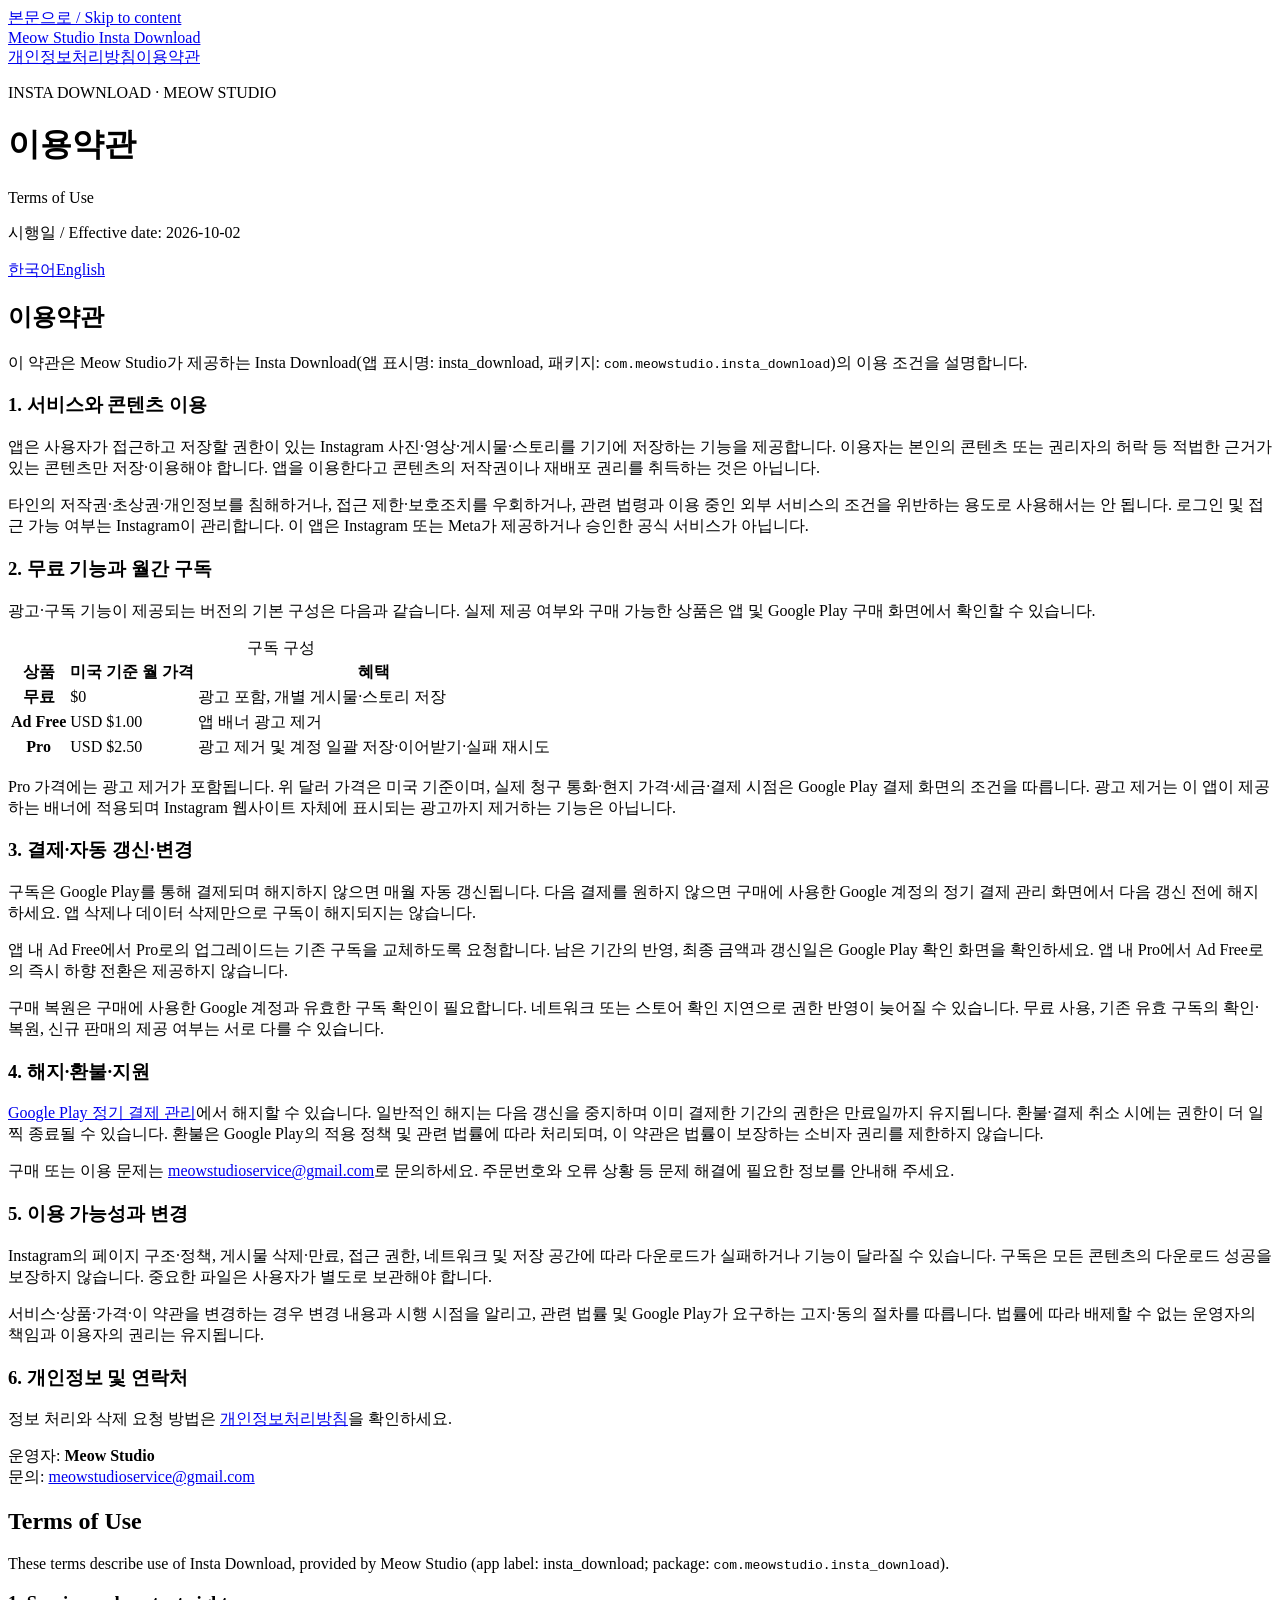
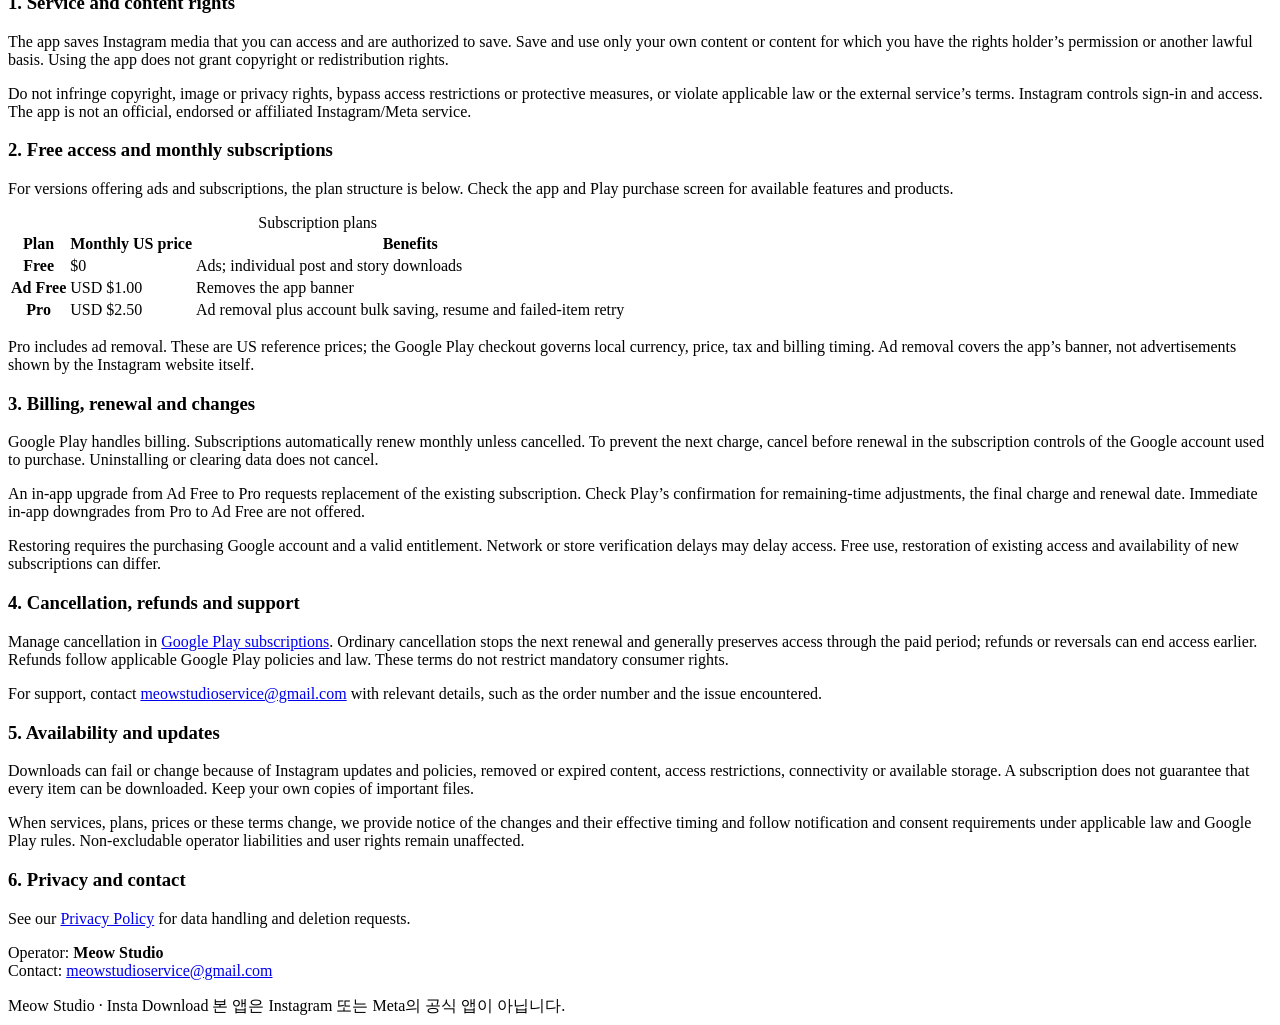
==== terms.html @ 76b9bd10 "Publish terms.html for Insta Download" ====
<!doctype html>
<html lang="ko">
<head>
<meta charset="utf-8">
<meta name="viewport" content="width=device-width, initial-scale=1">
<title>이용약관 · Insta Download</title>
<link rel="stylesheet" href="styles.css">
</head>
<body>
<a class="skip" href="#main">본문으로 / Skip to content</a>
<header><a class="brand" href="index.html">Meow Studio <span>Insta Download</span></a>
<nav aria-label="문서 / Documents"><a href="privacy.html">개인정보처리방침</a><a href="terms.html">이용약관</a></nav></header>
<main id="main">
<p class="eyebrow">INSTA DOWNLOAD · MEOW STUDIO</p>
<h1>이용약관</h1>
<p class="subtitle">Terms of Use</p>
<p class="meta">시행일 / Effective date: 2026-10-02</p>

<nav class="language" aria-label="언어 / Language"><a href="#ko">한국어</a><a href="#en">English</a></nav>
<section id="ko" lang="ko">
<h2>이용약관</h2>
<p>이 약관은 Meow Studio가 제공하는 Insta Download(앱 표시명: insta_download, 패키지: <code>com.meowstudio.insta_download</code>)의 이용 조건을 설명합니다.</p>
<h3>1. 서비스와 콘텐츠 이용</h3>
<p>앱은 사용자가 접근하고 저장할 권한이 있는 Instagram 사진·영상·게시물·스토리를 기기에 저장하는 기능을 제공합니다. 이용자는 본인의 콘텐츠 또는 권리자의 허락 등 적법한 근거가 있는 콘텐츠만 저장·이용해야 합니다. 앱을 이용한다고 콘텐츠의 저작권이나 재배포 권리를 취득하는 것은 아닙니다.</p>
<p>타인의 저작권·초상권·개인정보를 침해하거나, 접근 제한·보호조치를 우회하거나, 관련 법령과 이용 중인 외부 서비스의 조건을 위반하는 용도로 사용해서는 안 됩니다. 로그인 및 접근 가능 여부는 Instagram이 관리합니다. 이 앱은 Instagram 또는 Meta가 제공하거나 승인한 공식 서비스가 아닙니다.</p>
<h3>2. 무료 기능과 월간 구독</h3>
<p>광고·구독 기능이 제공되는 버전의 기본 구성은 다음과 같습니다. 실제 제공 여부와 구매 가능한 상품은 앱 및 Google Play 구매 화면에서 확인할 수 있습니다.</p>
<div class="table-wrap"><table><caption>구독 구성</caption><thead><tr><th scope="col">상품</th><th scope="col">미국 기준 월 가격</th><th scope="col">혜택</th></tr></thead><tbody>
<tr><th scope="row">무료</th><td>$0</td><td>광고 포함, 개별 게시물·스토리 저장</td></tr>
<tr><th scope="row">Ad Free</th><td>USD $1.00</td><td>앱 배너 광고 제거</td></tr>
<tr><th scope="row">Pro</th><td>USD $2.50</td><td>광고 제거 및 계정 일괄 저장·이어받기·실패 재시도</td></tr>
</tbody></table></div>
<p>Pro 가격에는 광고 제거가 포함됩니다. 위 달러 가격은 미국 기준이며, 실제 청구 통화·현지 가격·세금·결제 시점은 Google Play 결제 화면의 조건을 따릅니다. 광고 제거는 이 앱이 제공하는 배너에 적용되며 Instagram 웹사이트 자체에 표시되는 광고까지 제거하는 기능은 아닙니다.</p>
<h3>3. 결제·자동 갱신·변경</h3>
<p>구독은 Google Play를 통해 결제되며 해지하지 않으면 매월 자동 갱신됩니다. 다음 결제를 원하지 않으면 구매에 사용한 Google 계정의 정기 결제 관리 화면에서 다음 갱신 전에 해지하세요. 앱 삭제나 데이터 삭제만으로 구독이 해지되지는 않습니다.</p>
<p>앱 내 Ad Free에서 Pro로의 업그레이드는 기존 구독을 교체하도록 요청합니다. 남은 기간의 반영, 최종 금액과 갱신일은 Google Play 확인 화면을 확인하세요. 앱 내 Pro에서 Ad Free로의 즉시 하향 전환은 제공하지 않습니다.</p>
<p>구매 복원은 구매에 사용한 Google 계정과 유효한 구독 확인이 필요합니다. 네트워크 또는 스토어 확인 지연으로 권한 반영이 늦어질 수 있습니다. 무료 사용, 기존 유효 구독의 확인·복원, 신규 판매의 제공 여부는 서로 다를 수 있습니다.</p>
<h3>4. 해지·환불·지원</h3>
<p><a href="https://play.google.com/store/account/subscriptions">Google Play 정기 결제 관리</a>에서 해지할 수 있습니다. 일반적인 해지는 다음 갱신을 중지하며 이미 결제한 기간의 권한은 만료일까지 유지됩니다. 환불·결제 취소 시에는 권한이 더 일찍 종료될 수 있습니다. 환불은 Google Play의 적용 정책 및 관련 법률에 따라 처리되며, 이 약관은 법률이 보장하는 소비자 권리를 제한하지 않습니다.</p>
<p>구매 또는 이용 문제는 <a href="mailto:meowstudioservice@gmail.com">meowstudioservice@gmail.com</a>로 문의하세요. 주문번호와 오류 상황 등 문제 해결에 필요한 정보를 안내해 주세요.</p>
<h3>5. 이용 가능성과 변경</h3>
<p>Instagram의 페이지 구조·정책, 게시물 삭제·만료, 접근 권한, 네트워크 및 저장 공간에 따라 다운로드가 실패하거나 기능이 달라질 수 있습니다. 구독은 모든 콘텐츠의 다운로드 성공을 보장하지 않습니다. 중요한 파일은 사용자가 별도로 보관해야 합니다.</p>
<p>서비스·상품·가격·이 약관을 변경하는 경우 변경 내용과 시행 시점을 알리고, 관련 법률 및 Google Play가 요구하는 고지·동의 절차를 따릅니다. 법률에 따라 배제할 수 없는 운영자의 책임과 이용자의 권리는 유지됩니다.</p>
<h3>6. 개인정보 및 연락처</h3>
<p>정보 처리와 삭제 요청 방법은 <a href="privacy.html#ko">개인정보처리방침</a>을 확인하세요.</p>
<p>운영자: <strong>Meow Studio</strong><br>문의: <a href="mailto:meowstudioservice@gmail.com">meowstudioservice@gmail.com</a></p>
</section>
<section id="en" lang="en">
<h2>Terms of Use</h2>
<p>These terms describe use of Insta Download, provided by Meow Studio (app label: insta_download; package: <code>com.meowstudio.insta_download</code>).</p>
<h3>1. Service and content rights</h3>
<p>The app saves Instagram media that you can access and are authorized to save. Save and use only your own content or content for which you have the rights holder’s permission or another lawful basis. Using the app does not grant copyright or redistribution rights.</p>
<p>Do not infringe copyright, image or privacy rights, bypass access restrictions or protective measures, or violate applicable law or the external service’s terms. Instagram controls sign-in and access. The app is not an official, endorsed or affiliated Instagram/Meta service.</p>
<h3>2. Free access and monthly subscriptions</h3>
<p>For versions offering ads and subscriptions, the plan structure is below. Check the app and Play purchase screen for available features and products.</p>
<div class="table-wrap"><table><caption>Subscription plans</caption><thead><tr><th scope="col">Plan</th><th scope="col">Monthly US price</th><th scope="col">Benefits</th></tr></thead><tbody>
<tr><th scope="row">Free</th><td>$0</td><td>Ads; individual post and story downloads</td></tr>
<tr><th scope="row">Ad Free</th><td>USD $1.00</td><td>Removes the app banner</td></tr>
<tr><th scope="row">Pro</th><td>USD $2.50</td><td>Ad removal plus account bulk saving, resume and failed-item retry</td></tr>
</tbody></table></div>
<p>Pro includes ad removal. These are US reference prices; the Google Play checkout governs local currency, price, tax and billing timing. Ad removal covers the app’s banner, not advertisements shown by the Instagram website itself.</p>
<h3>3. Billing, renewal and changes</h3>
<p>Google Play handles billing. Subscriptions automatically renew monthly unless cancelled. To prevent the next charge, cancel before renewal in the subscription controls of the Google account used to purchase. Uninstalling or clearing data does not cancel.</p>
<p>An in-app upgrade from Ad Free to Pro requests replacement of the existing subscription. Check Play’s confirmation for remaining-time adjustments, the final charge and renewal date. Immediate in-app downgrades from Pro to Ad Free are not offered.</p>
<p>Restoring requires the purchasing Google account and a valid entitlement. Network or store verification delays may delay access. Free use, restoration of existing access and availability of new subscriptions can differ.</p>
<h3>4. Cancellation, refunds and support</h3>
<p>Manage cancellation in <a href="https://play.google.com/store/account/subscriptions">Google Play subscriptions</a>. Ordinary cancellation stops the next renewal and generally preserves access through the paid period; refunds or reversals can end access earlier. Refunds follow applicable Google Play policies and law. These terms do not restrict mandatory consumer rights.</p>
<p>For support, contact <a href="mailto:meowstudioservice@gmail.com">meowstudioservice@gmail.com</a> with relevant details, such as the order number and the issue encountered.</p>
<h3>5. Availability and updates</h3>
<p>Downloads can fail or change because of Instagram updates and policies, removed or expired content, access restrictions, connectivity or available storage. A subscription does not guarantee that every item can be downloaded. Keep your own copies of important files.</p>
<p>When services, plans, prices or these terms change, we provide notice of the changes and their effective timing and follow notification and consent requirements under applicable law and Google Play rules. Non-excludable operator liabilities and user rights remain unaffected.</p>
<h3>6. Privacy and contact</h3>
<p>See our <a href="privacy.html#en">Privacy Policy</a> for data handling and deletion requests.</p>
<p>Operator: <strong>Meow Studio</strong><br>Contact: <a href="mailto:meowstudioservice@gmail.com">meowstudioservice@gmail.com</a></p>
</section>

</main><footer>Meow Studio · Insta Download <span>본 앱은 Instagram 또는 Meta의 공식 앱이 아닙니다.</span></footer>
</body>
</html>
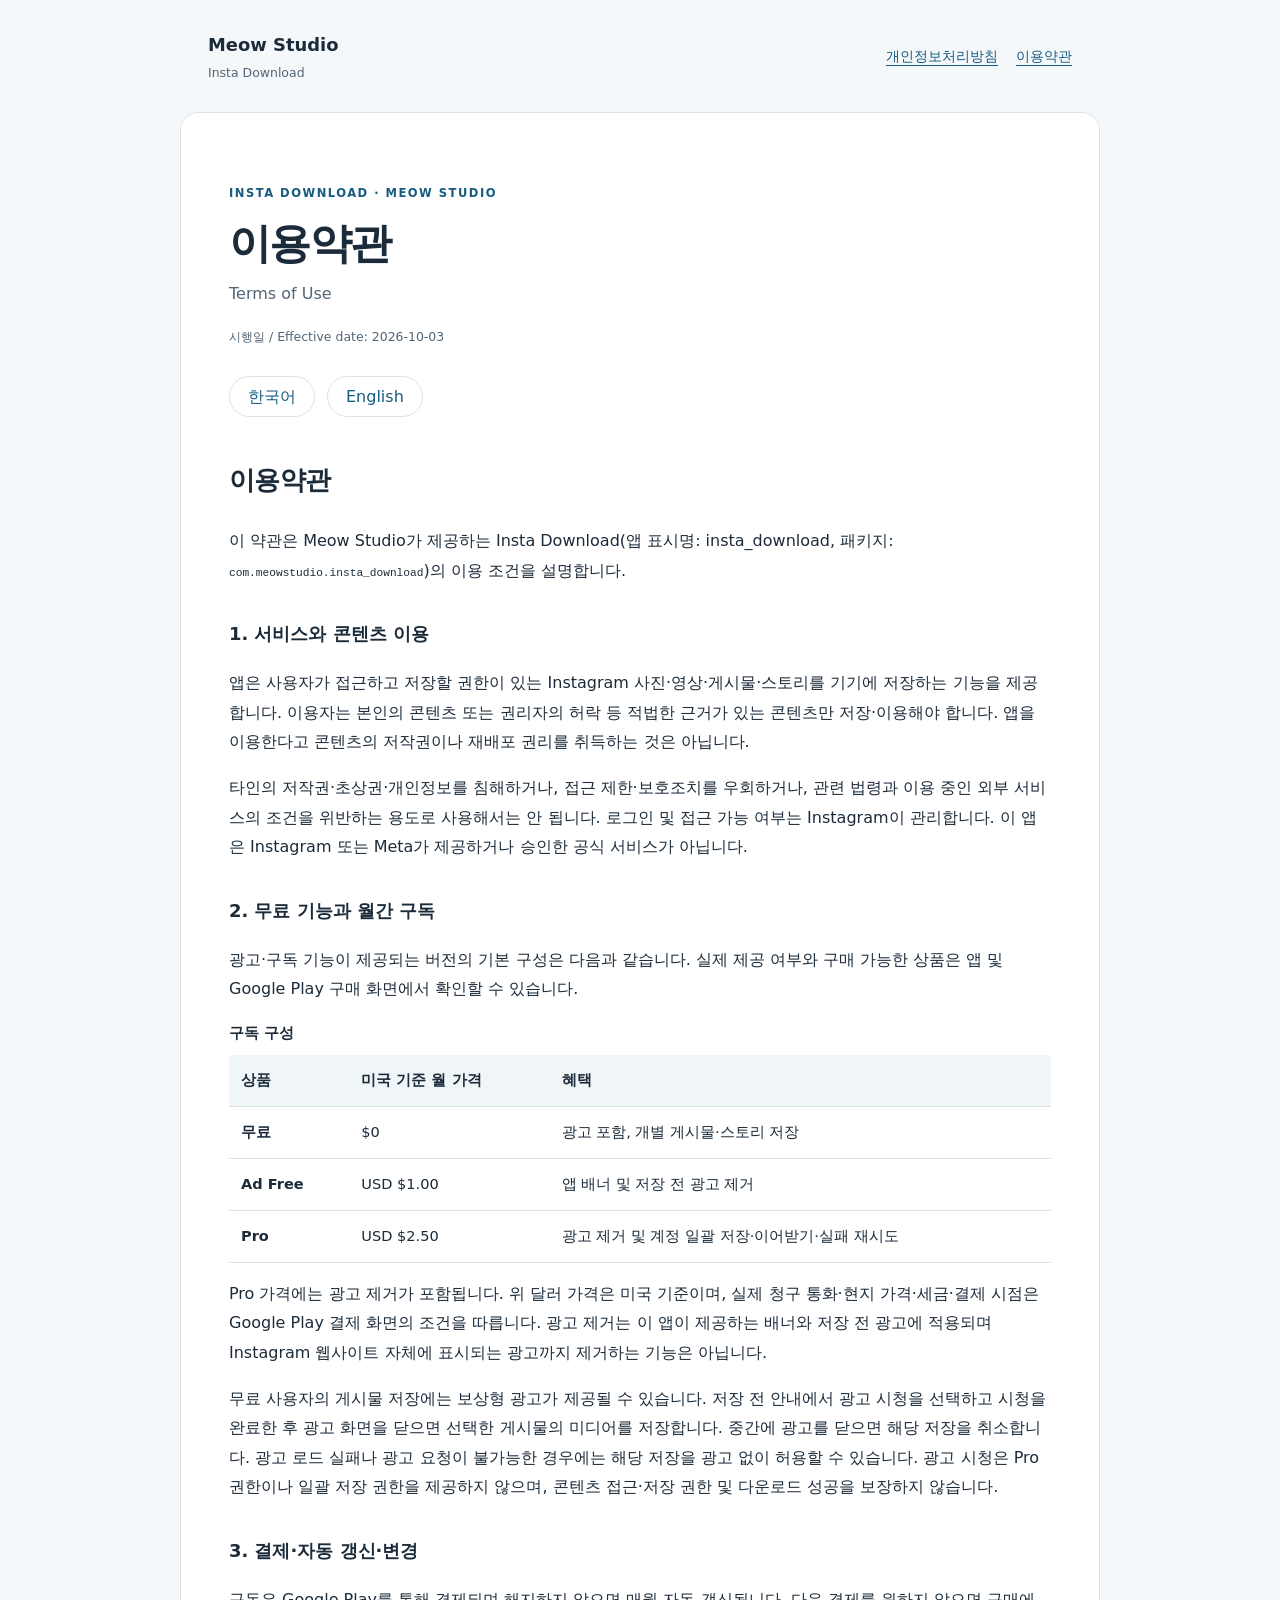
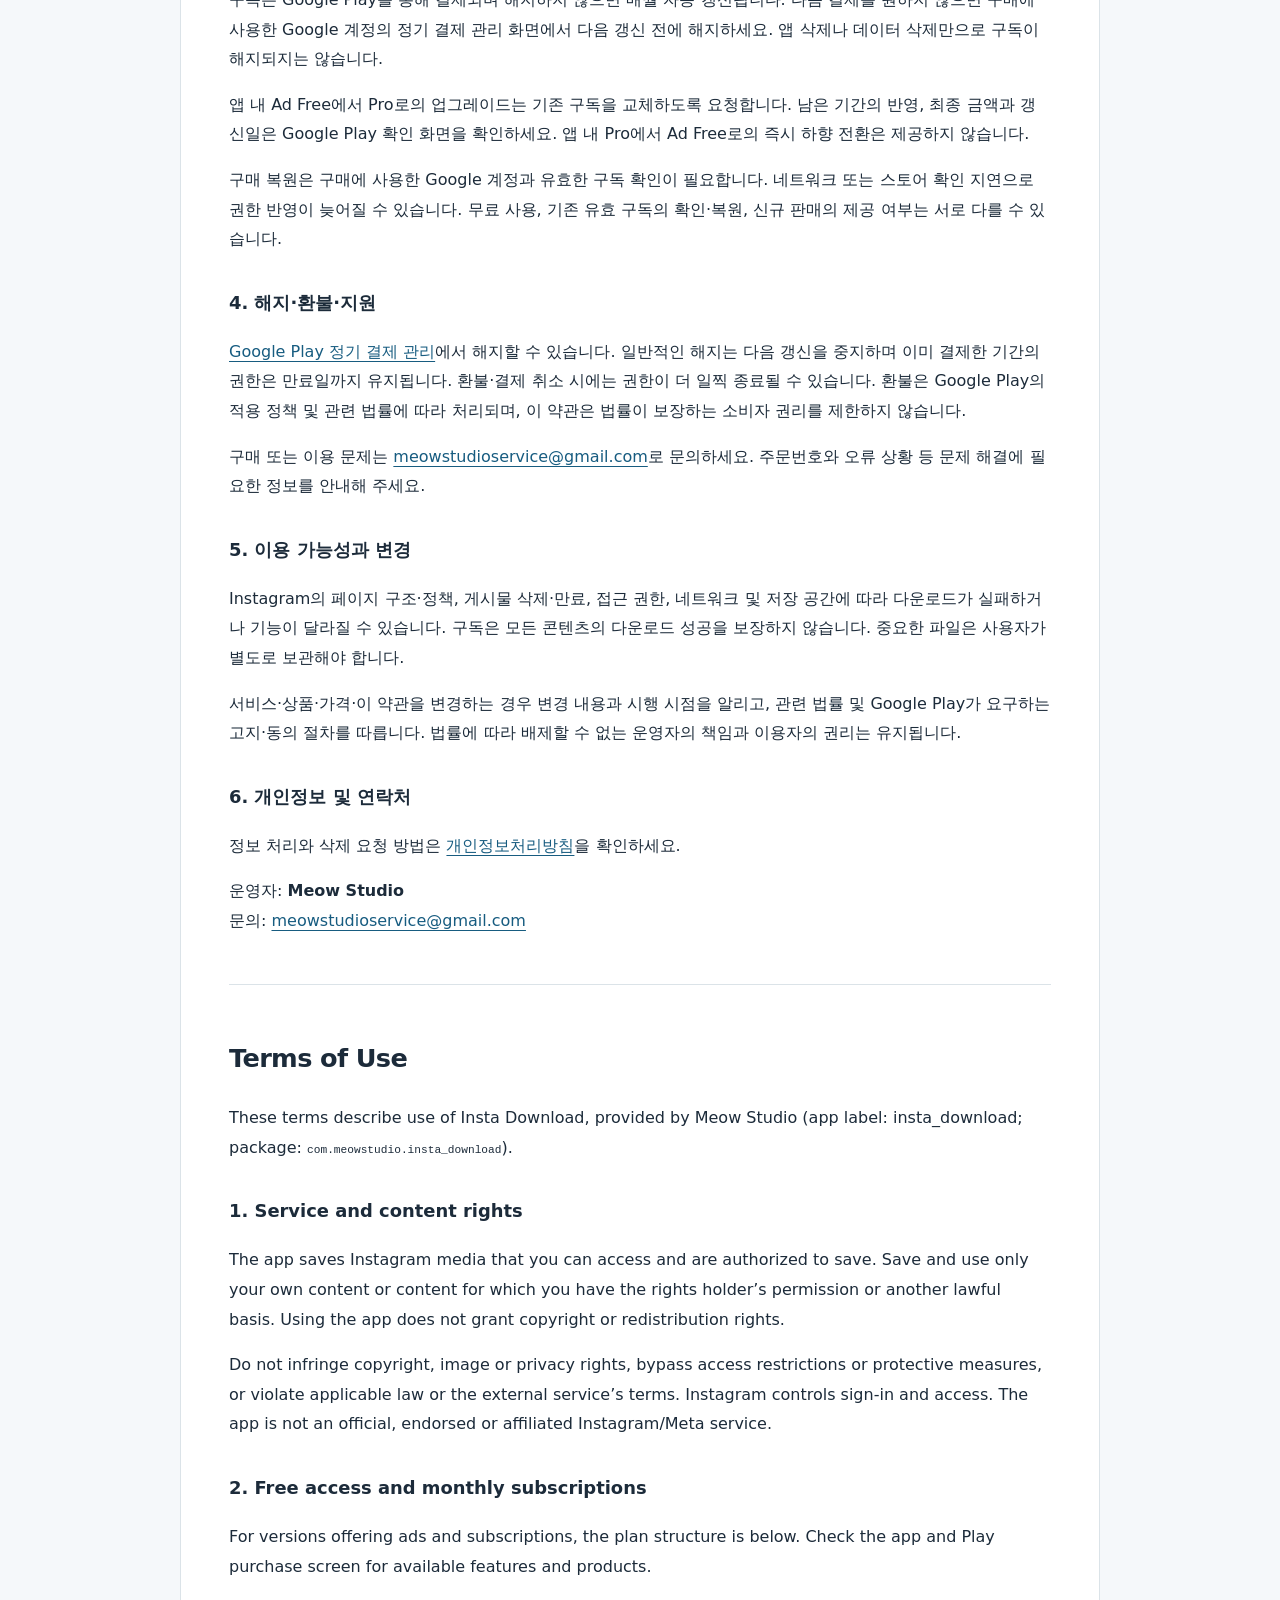
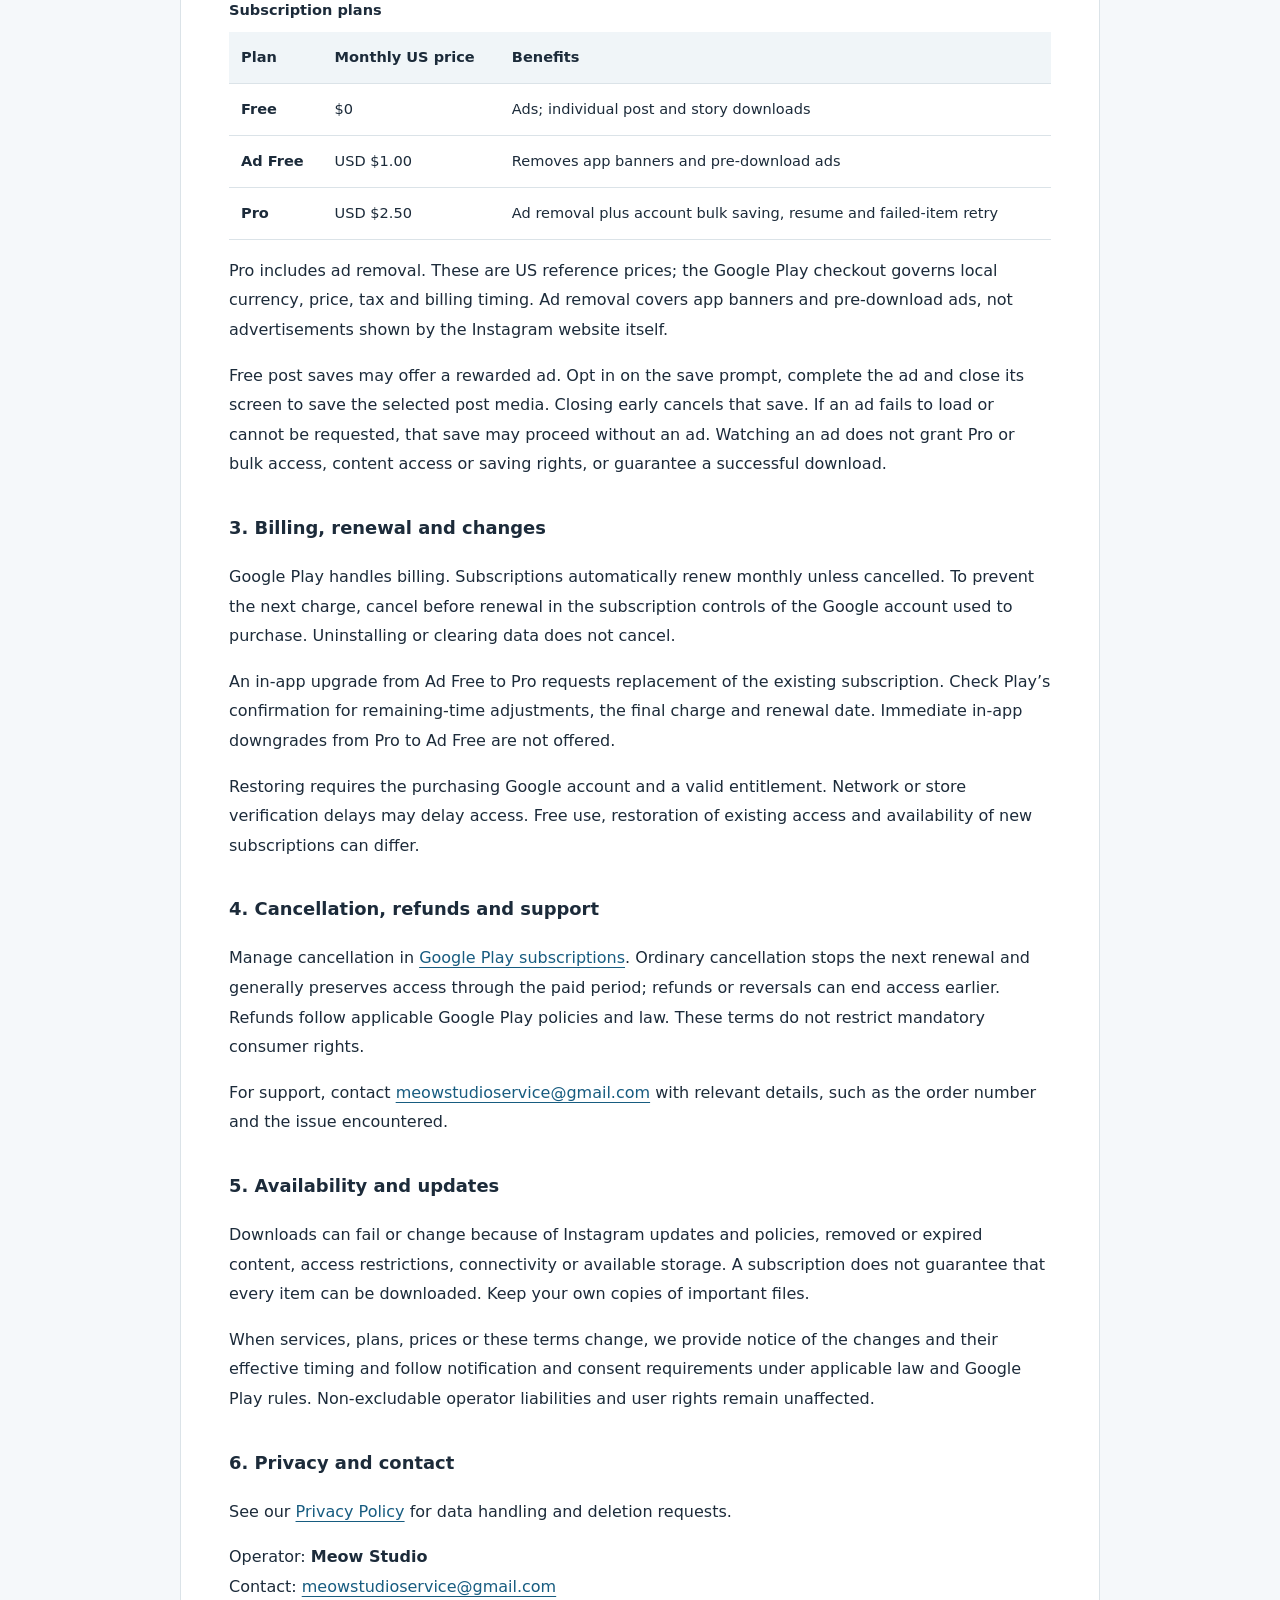
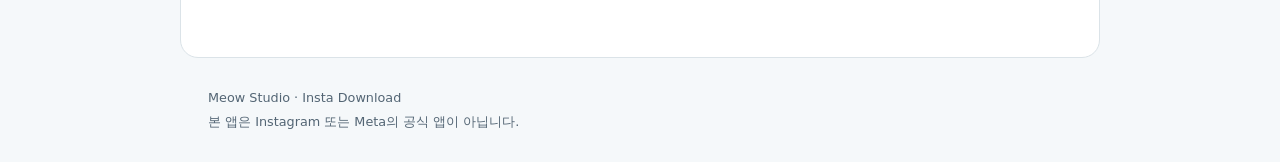
==== commit 0129bef1: "Explain rewarded post saves and ad removal" ====
--- a/terms.html
+++ b/terms.html
@@ -14,7 +14,7 @@
 <p class="eyebrow">INSTA DOWNLOAD · MEOW STUDIO</p>
 <h1>이용약관</h1>
 <p class="subtitle">Terms of Use</p>
-<p class="meta">시행일 / Effective date: 2026-10-02</p>
+<p class="meta">시행일 / Effective date: 2026-10-03</p>
 
 <nav class="language" aria-label="언어 / Language"><a href="#ko">한국어</a><a href="#en">English</a></nav>
 <section id="ko" lang="ko">
@@ -27,10 +27,11 @@
 <p>광고·구독 기능이 제공되는 버전의 기본 구성은 다음과 같습니다. 실제 제공 여부와 구매 가능한 상품은 앱 및 Google Play 구매 화면에서 확인할 수 있습니다.</p>
 <div class="table-wrap"><table><caption>구독 구성</caption><thead><tr><th scope="col">상품</th><th scope="col">미국 기준 월 가격</th><th scope="col">혜택</th></tr></thead><tbody>
 <tr><th scope="row">무료</th><td>$0</td><td>광고 포함, 개별 게시물·스토리 저장</td></tr>
-<tr><th scope="row">Ad Free</th><td>USD $1.00</td><td>앱 배너 광고 제거</td></tr>
+<tr><th scope="row">Ad Free</th><td>USD $1.00</td><td>앱 배너 및 저장 전 광고 제거</td></tr>
 <tr><th scope="row">Pro</th><td>USD $2.50</td><td>광고 제거 및 계정 일괄 저장·이어받기·실패 재시도</td></tr>
 </tbody></table></div>
-<p>Pro 가격에는 광고 제거가 포함됩니다. 위 달러 가격은 미국 기준이며, 실제 청구 통화·현지 가격·세금·결제 시점은 Google Play 결제 화면의 조건을 따릅니다. 광고 제거는 이 앱이 제공하는 배너에 적용되며 Instagram 웹사이트 자체에 표시되는 광고까지 제거하는 기능은 아닙니다.</p>
+<p>Pro 가격에는 광고 제거가 포함됩니다. 위 달러 가격은 미국 기준이며, 실제 청구 통화·현지 가격·세금·결제 시점은 Google Play 결제 화면의 조건을 따릅니다. 광고 제거는 이 앱이 제공하는 배너와 저장 전 광고에 적용되며 Instagram 웹사이트 자체에 표시되는 광고까지 제거하는 기능은 아닙니다.</p>
+<p>무료 사용자의 게시물 저장에는 보상형 광고가 제공될 수 있습니다. 저장 전 안내에서 광고 시청을 선택하고 시청을 완료한 후 광고 화면을 닫으면 선택한 게시물의 미디어를 저장합니다. 중간에 광고를 닫으면 해당 저장을 취소합니다. 광고 로드 실패나 광고 요청이 불가능한 경우에는 해당 저장을 광고 없이 허용할 수 있습니다. 광고 시청은 Pro 권한이나 일괄 저장 권한을 제공하지 않으며, 콘텐츠 접근·저장 권한 및 다운로드 성공을 보장하지 않습니다.</p>
 <h3>3. 결제·자동 갱신·변경</h3>
 <p>구독은 Google Play를 통해 결제되며 해지하지 않으면 매월 자동 갱신됩니다. 다음 결제를 원하지 않으면 구매에 사용한 Google 계정의 정기 결제 관리 화면에서 다음 갱신 전에 해지하세요. 앱 삭제나 데이터 삭제만으로 구독이 해지되지는 않습니다.</p>
 <p>앱 내 Ad Free에서 Pro로의 업그레이드는 기존 구독을 교체하도록 요청합니다. 남은 기간의 반영, 최종 금액과 갱신일은 Google Play 확인 화면을 확인하세요. 앱 내 Pro에서 Ad Free로의 즉시 하향 전환은 제공하지 않습니다.</p>
@@ -55,10 +56,11 @@
 <p>For versions offering ads and subscriptions, the plan structure is below. Check the app and Play purchase screen for available features and products.</p>
 <div class="table-wrap"><table><caption>Subscription plans</caption><thead><tr><th scope="col">Plan</th><th scope="col">Monthly US price</th><th scope="col">Benefits</th></tr></thead><tbody>
 <tr><th scope="row">Free</th><td>$0</td><td>Ads; individual post and story downloads</td></tr>
-<tr><th scope="row">Ad Free</th><td>USD $1.00</td><td>Removes the app banner</td></tr>
+<tr><th scope="row">Ad Free</th><td>USD $1.00</td><td>Removes app banners and pre-download ads</td></tr>
 <tr><th scope="row">Pro</th><td>USD $2.50</td><td>Ad removal plus account bulk saving, resume and failed-item retry</td></tr>
 </tbody></table></div>
-<p>Pro includes ad removal. These are US reference prices; the Google Play checkout governs local currency, price, tax and billing timing. Ad removal covers the app’s banner, not advertisements shown by the Instagram website itself.</p>
+<p>Pro includes ad removal. These are US reference prices; the Google Play checkout governs local currency, price, tax and billing timing. Ad removal covers app banners and pre-download ads, not advertisements shown by the Instagram website itself.</p>
+<p>Free post saves may offer a rewarded ad. Opt in on the save prompt, complete the ad and close its screen to save the selected post media. Closing early cancels that save. If an ad fails to load or cannot be requested, that save may proceed without an ad. Watching an ad does not grant Pro or bulk access, content access or saving rights, or guarantee a successful download.</p>
 <h3>3. Billing, renewal and changes</h3>
 <p>Google Play handles billing. Subscriptions automatically renew monthly unless cancelled. To prevent the next charge, cancel before renewal in the subscription controls of the Google account used to purchase. Uninstalling or clearing data does not cancel.</p>
 <p>An in-app upgrade from Ad Free to Pro requests replacement of the existing subscription. Check Play’s confirmation for remaining-time adjustments, the final charge and renewal date. Immediate in-app downgrades from Pro to Ad Free are not offered.</p>
--- a/styles.css
+++ b/styles.css
@@ -0,0 +1,43 @@
+
+:root { color-scheme: light; --ink:#1c2b3a; --muted:#536574; --accent:#175c80; --line:#dbe3e8; }
+* { box-sizing:border-box; }
+html { scroll-behavior:smooth; scroll-padding-top:24px; }
+body { margin:0; background:#f5f8fa; color:var(--ink); font-family:system-ui,-apple-system,"Segoe UI","Malgun Gothic",sans-serif; line-height:1.85; }
+a { color:var(--accent); text-underline-offset:4px; overflow-wrap:anywhere; }
+a:focus-visible { outline:3px solid #e2942b; outline-offset:5px; }
+header, main, footer { max-width:920px; margin:auto; padding:28px; }
+header { display:flex; align-items:center; justify-content:space-between; flex-wrap:wrap; gap:18px; }
+header nav { display:flex; flex-wrap:wrap; gap:18px; font-size:.88rem; }
+.brand { color:var(--ink); font-size:1.12rem; font-weight:750; text-decoration:none; }
+.brand span { display:block; color:var(--muted); font-size:.78rem; font-weight:450; }
+main { background:#fff; border:1px solid var(--line); border-radius:18px; padding:40px 48px; }
+.draft { background:#fff3d9; border:1px solid #edcd89; padding:12px 16px; border-radius:8px; font-size:.85rem; color:#694a0c; }
+.eyebrow { margin-top:30px; color:var(--accent); font-size:.72rem; font-weight:750; letter-spacing:.13em; }
+h1 { margin:4px 0 8px; font-size:clamp(1.9rem,5vw,2.65rem); line-height:1.3; letter-spacing:-.04em; }
+.subtitle { margin-top:0; color:var(--muted); }
+.meta { color:var(--muted); font-size:.78rem; }
+h2 { margin-top:2.5rem; font-size:1.6rem; letter-spacing:-.025em; }
+h3 { margin-top:2rem; font-size:1.12rem; }
+section + section { border-top:1px solid var(--line); margin-top:48px; padding-top:10px; }
+li { margin-bottom:12px; }
+ul { padding-left:24px; }
+code { overflow-wrap:anywhere; font-size:.86em; }
+.language { display:flex; gap:12px; margin:28px 0; }
+.language a { border:1px solid var(--line); padding:5px 18px; border-radius:40px; text-decoration:none; }
+.pending { color:#805000; background:#fff3d9; padding:2px 5px; border-radius:4px; overflow-wrap:anywhere; }
+.table-wrap { overflow-x:auto; }
+table { width:100%; border-collapse:collapse; text-align:left; font-size:.91rem; }
+caption { text-align:left; font-weight:650; margin-bottom:8px; }
+th, td { padding:12px; border-bottom:1px solid var(--line); vertical-align:top; }
+thead { background:#f0f5f8; }
+.cards { display:grid; grid-template-columns:1fr 1fr; gap:18px; margin:28px 0; }
+.card { padding:24px; border:1px solid var(--line); border-radius:12px; text-decoration:none; }
+.card strong, .card span { display:block; }
+.card p { color:var(--muted); font-size:.9rem; }
+footer { font-size:.8rem; color:var(--muted); }
+footer span { display:block; }
+.skip { position:absolute; top:-100px; left:12px; padding:10px; background:#fff; }
+.skip:focus { top:8px; }
+@media(max-width:600px) { header, footer { padding:20px; } main { padding:24px 20px; border-radius:0; border-left:0; border-right:0; } .cards { grid-template-columns:1fr; } th,td { padding:9px; } }
+@media(prefers-reduced-motion:reduce) { html { scroll-behavior:auto; } }
+@media print { body { background:white; } header,footer,.language,.skip { display:none; } main { border:0; max-width:none; padding:0; } a { color:inherit; } }
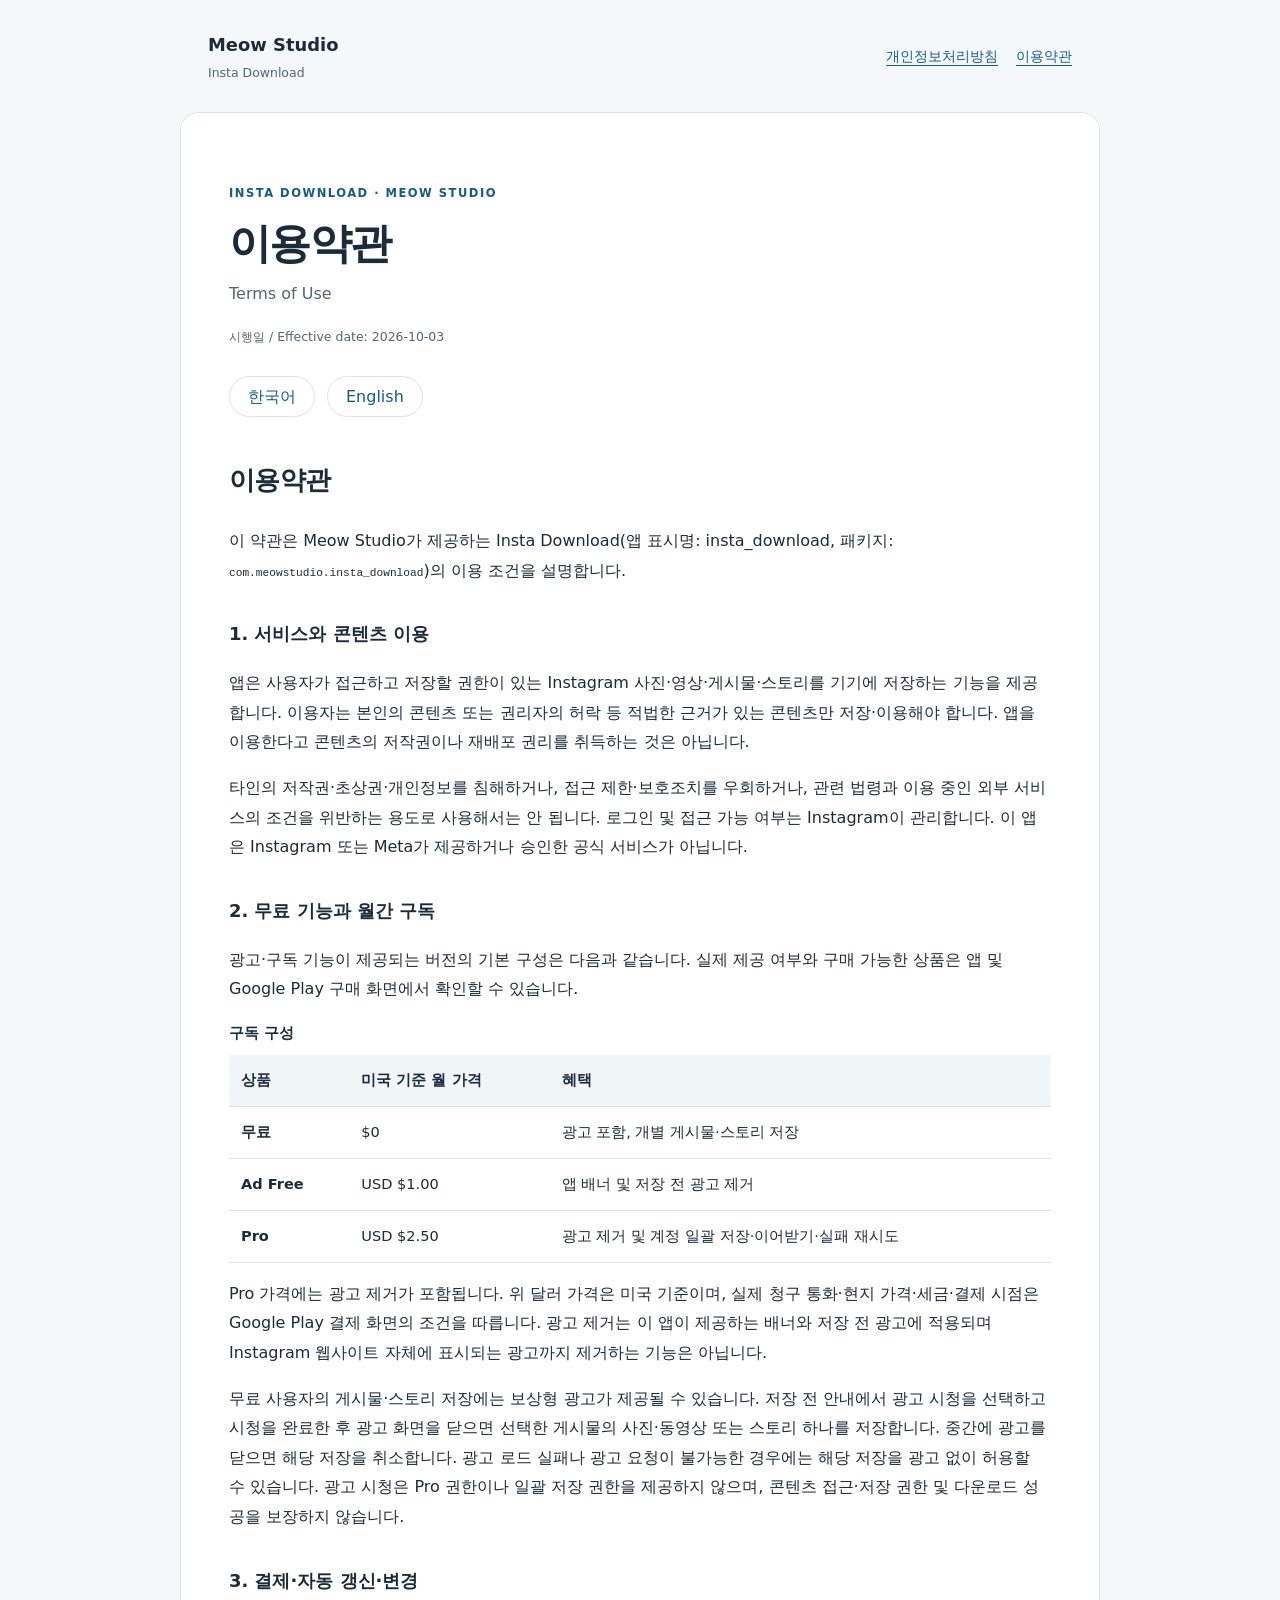
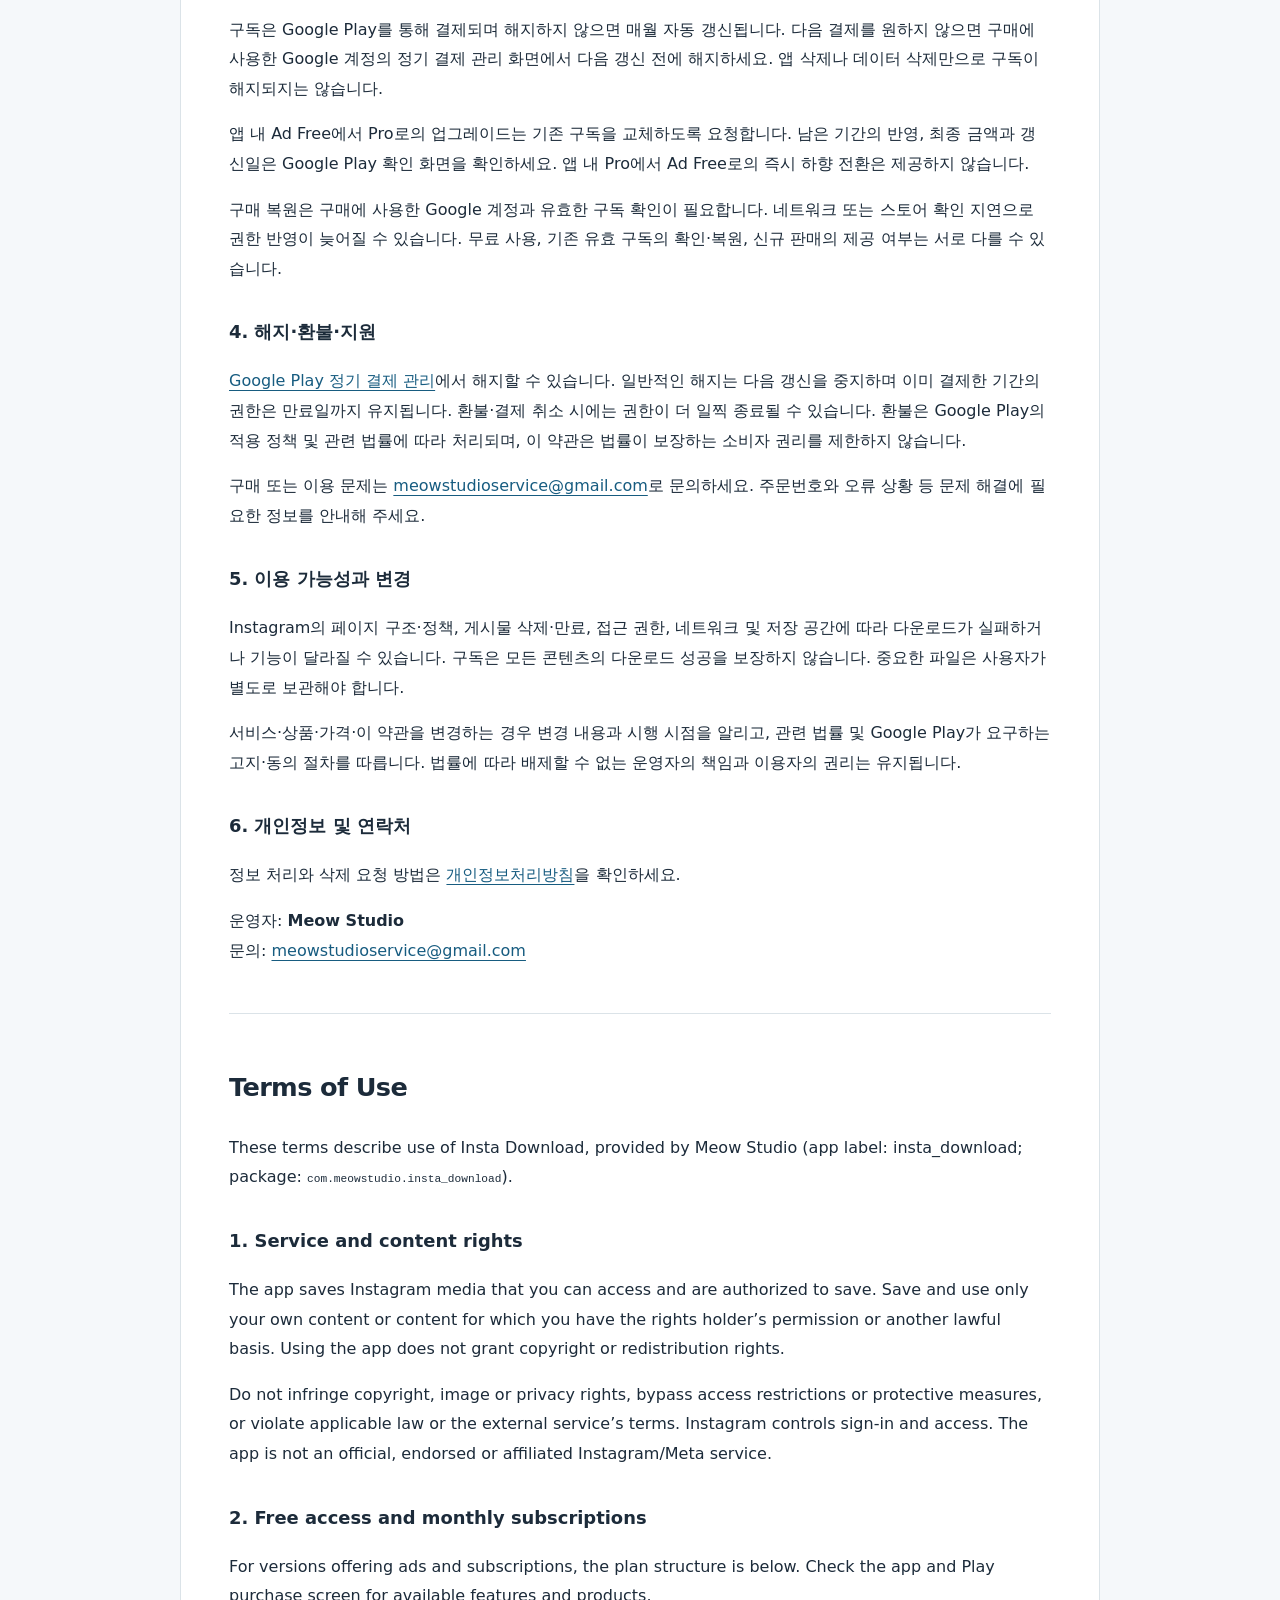
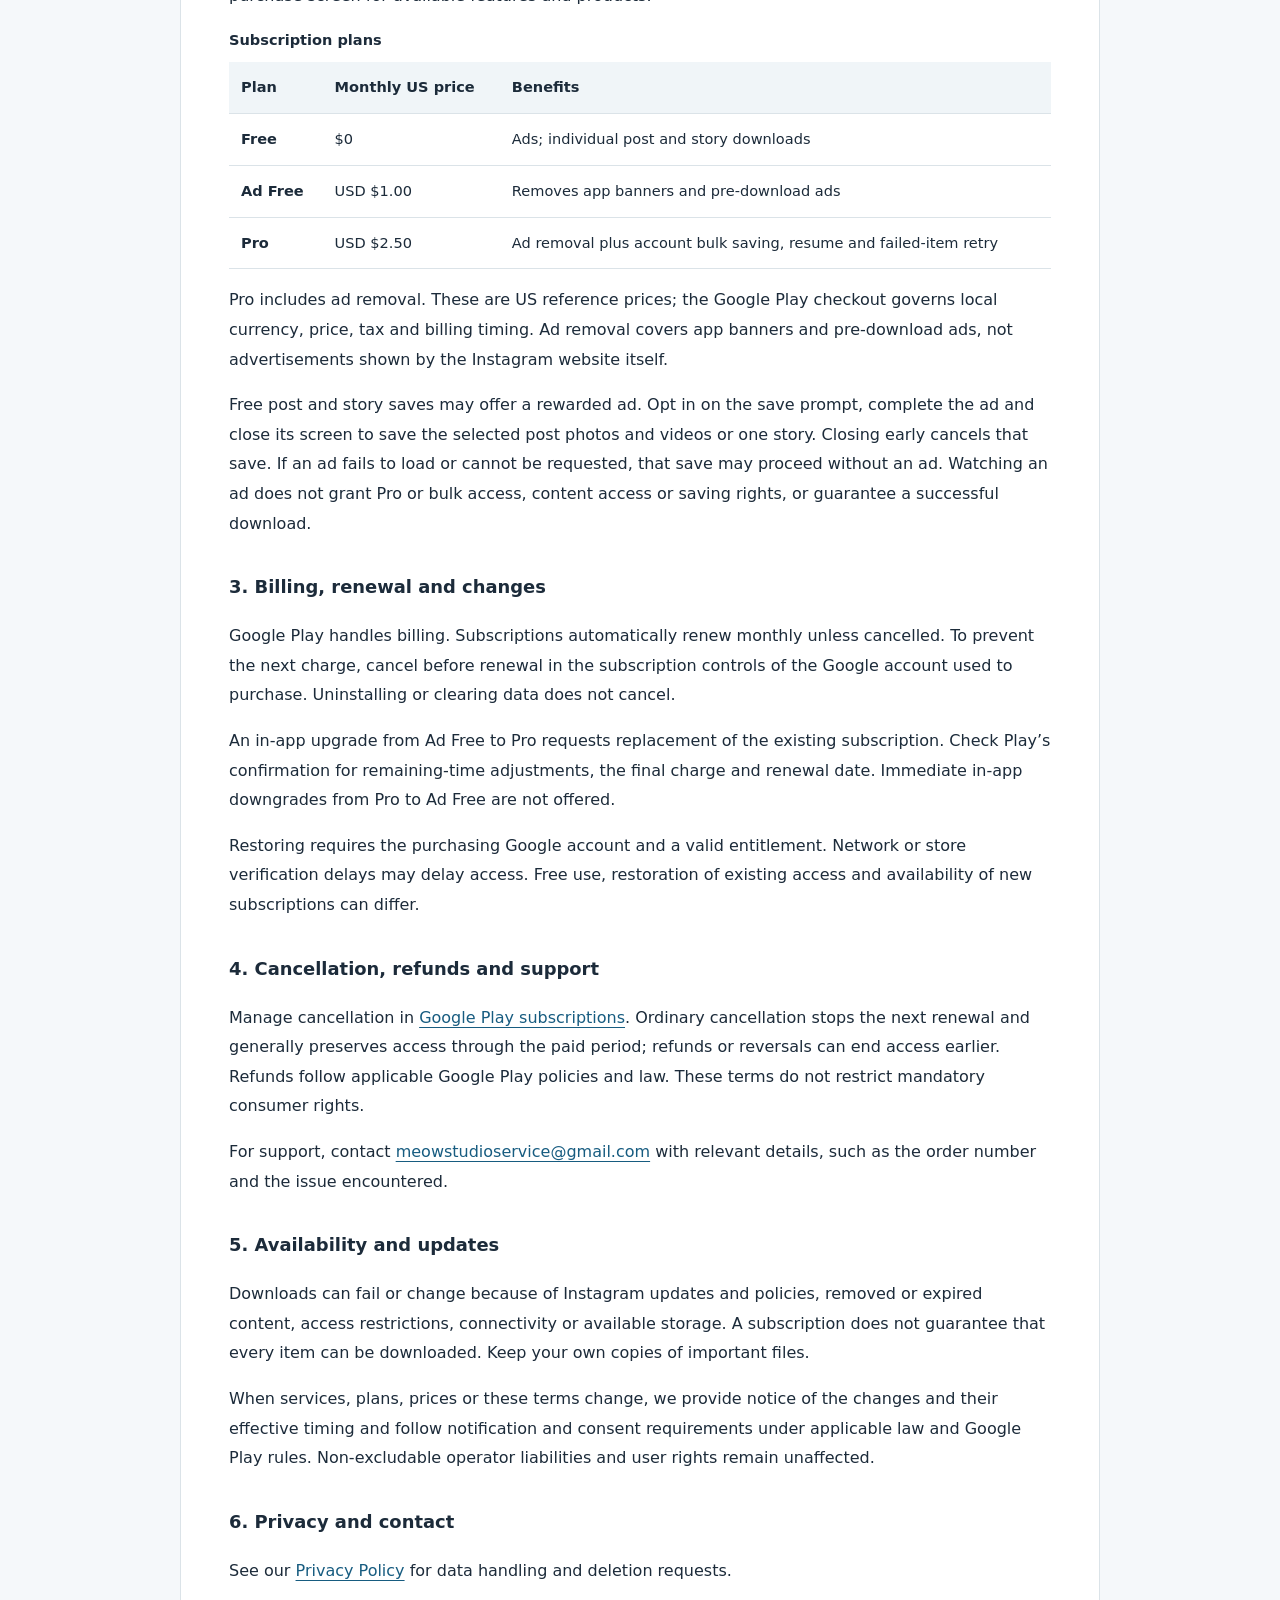
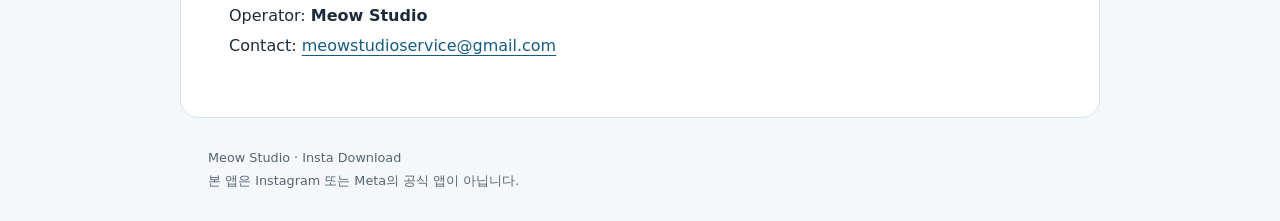
==== commit 789f5934: "Describe story save ads and saved account profile photos in terms" ====
--- a/terms.html
+++ b/terms.html
@@ -31,7 +31,7 @@
 <tr><th scope="row">Pro</th><td>USD $2.50</td><td>광고 제거 및 계정 일괄 저장·이어받기·실패 재시도</td></tr>
 </tbody></table></div>
 <p>Pro 가격에는 광고 제거가 포함됩니다. 위 달러 가격은 미국 기준이며, 실제 청구 통화·현지 가격·세금·결제 시점은 Google Play 결제 화면의 조건을 따릅니다. 광고 제거는 이 앱이 제공하는 배너와 저장 전 광고에 적용되며 Instagram 웹사이트 자체에 표시되는 광고까지 제거하는 기능은 아닙니다.</p>
-<p>무료 사용자의 게시물 저장에는 보상형 광고가 제공될 수 있습니다. 저장 전 안내에서 광고 시청을 선택하고 시청을 완료한 후 광고 화면을 닫으면 선택한 게시물의 미디어를 저장합니다. 중간에 광고를 닫으면 해당 저장을 취소합니다. 광고 로드 실패나 광고 요청이 불가능한 경우에는 해당 저장을 광고 없이 허용할 수 있습니다. 광고 시청은 Pro 권한이나 일괄 저장 권한을 제공하지 않으며, 콘텐츠 접근·저장 권한 및 다운로드 성공을 보장하지 않습니다.</p>
+<p>무료 사용자의 게시물·스토리 저장에는 보상형 광고가 제공될 수 있습니다. 저장 전 안내에서 광고 시청을 선택하고 시청을 완료한 후 광고 화면을 닫으면 선택한 게시물의 사진·동영상 또는 스토리 하나를 저장합니다. 중간에 광고를 닫으면 해당 저장을 취소합니다. 광고 로드 실패나 광고 요청이 불가능한 경우에는 해당 저장을 광고 없이 허용할 수 있습니다. 광고 시청은 Pro 권한이나 일괄 저장 권한을 제공하지 않으며, 콘텐츠 접근·저장 권한 및 다운로드 성공을 보장하지 않습니다.</p>
 <h3>3. 결제·자동 갱신·변경</h3>
 <p>구독은 Google Play를 통해 결제되며 해지하지 않으면 매월 자동 갱신됩니다. 다음 결제를 원하지 않으면 구매에 사용한 Google 계정의 정기 결제 관리 화면에서 다음 갱신 전에 해지하세요. 앱 삭제나 데이터 삭제만으로 구독이 해지되지는 않습니다.</p>
 <p>앱 내 Ad Free에서 Pro로의 업그레이드는 기존 구독을 교체하도록 요청합니다. 남은 기간의 반영, 최종 금액과 갱신일은 Google Play 확인 화면을 확인하세요. 앱 내 Pro에서 Ad Free로의 즉시 하향 전환은 제공하지 않습니다.</p>
@@ -60,7 +60,7 @@
 <tr><th scope="row">Pro</th><td>USD $2.50</td><td>Ad removal plus account bulk saving, resume and failed-item retry</td></tr>
 </tbody></table></div>
 <p>Pro includes ad removal. These are US reference prices; the Google Play checkout governs local currency, price, tax and billing timing. Ad removal covers app banners and pre-download ads, not advertisements shown by the Instagram website itself.</p>
-<p>Free post saves may offer a rewarded ad. Opt in on the save prompt, complete the ad and close its screen to save the selected post media. Closing early cancels that save. If an ad fails to load or cannot be requested, that save may proceed without an ad. Watching an ad does not grant Pro or bulk access, content access or saving rights, or guarantee a successful download.</p>
+<p>Free post and story saves may offer a rewarded ad. Opt in on the save prompt, complete the ad and close its screen to save the selected post photos and videos or one story. Closing early cancels that save. If an ad fails to load or cannot be requested, that save may proceed without an ad. Watching an ad does not grant Pro or bulk access, content access or saving rights, or guarantee a successful download.</p>
 <h3>3. Billing, renewal and changes</h3>
 <p>Google Play handles billing. Subscriptions automatically renew monthly unless cancelled. To prevent the next charge, cancel before renewal in the subscription controls of the Google account used to purchase. Uninstalling or clearing data does not cancel.</p>
 <p>An in-app upgrade from Ad Free to Pro requests replacement of the existing subscription. Check Play’s confirmation for remaining-time adjustments, the final charge and renewal date. Immediate in-app downgrades from Pro to Ad Free are not offered.</p>
